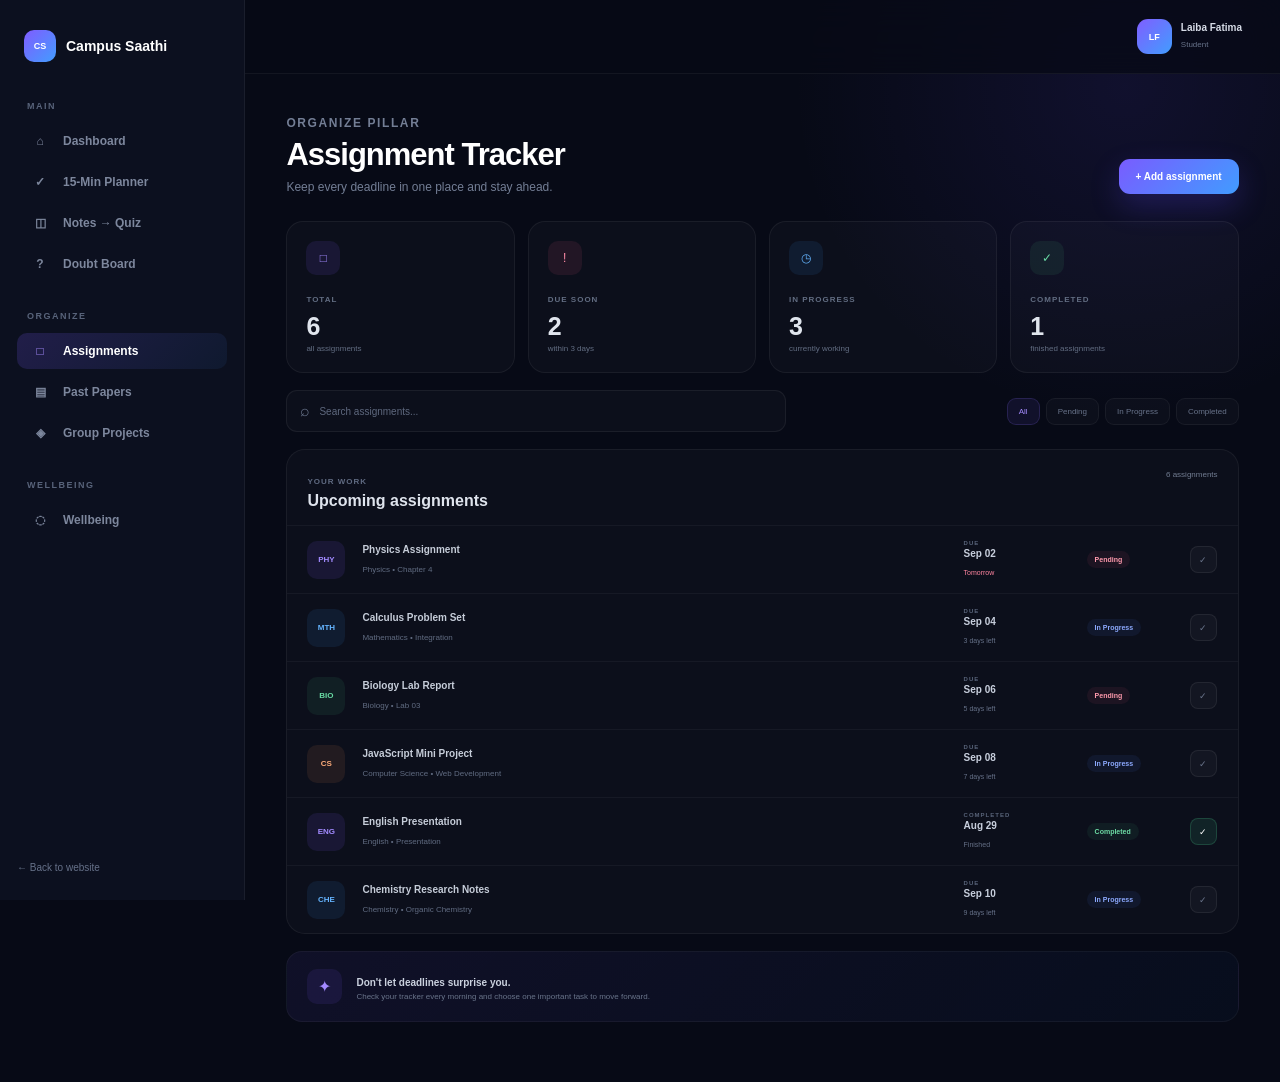
==== assignments.html @ 6f7850b9 "upload campus saathi files" ====
<!DOCTYPE html>
<html lang="en">
<head>
    <meta charset="UTF-8">
    <meta name="viewport" content="width=device-width, initial-scale=1.0">

    <title>Assignment Tracker | Campus Saathi</title>

    <link rel="stylesheet" href="css/assignments.css">
</head>

<body>

    <!-- SIDEBAR -->
    <aside class="sidebar">
<button class="mobile-close-btn" id="mobileCloseBtn">
    ×
</button>
        <a href="index.html" class="sidebar-logo">
            <span>CS</span>
            Campus Saathi
        </a>

        <nav class="sidebar-nav">

            <p class="nav-title">MAIN</p>

            <a href="dashboard.html" class="nav-link">
                <span>⌂</span>
                Dashboard
            </a>

            <a href="planner.html" class="nav-link">
                <span>✓</span>
                15-Min Planner
            </a>

            <a href="quiz.html" class="nav-link">
                <span>◫</span>
                Notes → Quiz
            </a>

            <a href="doubts.html" class="nav-link">
                <span>?</span>
                Doubt Board
            </a>

            <p class="nav-title second-title">ORGANIZE</p>

            <a href="assignments.html" class="nav-link active">
                <span>□</span>
                Assignments
            </a>

            <a href="past-papers.html" class="nav-link">
                <span>▤</span>
                Past Papers
            </a>

            <a href="projects.html" class="nav-link">
                <span>◈</span>
                Group Projects
            </a>

            <p class="nav-title second-title">WELLBEING</p>

            <a href="wellbeing.html" class="nav-link">
                <span>◌</span>
                Wellbeing
            </a>

        </nav>

        <div class="sidebar-bottom">

            <a href="index.html" class="back-home">
                ← Back to website
            </a>

        </div>

    </aside>


    <!-- MAIN -->
    <main class="app-main">

        <header class="topbar">
<button class="mobile-menu-btn" id="mobileMenuBtn">
    ☰
</button>
            <div class="mobile-brand">
                Campus<span>Saathi</span>
            </div>

            <div class="user-profile">

                <div class="avatar">
                    LF
                </div>

                <div>
                    <strong>Laiba Fatima</strong>
                    <small>Student</small>
                </div>

            </div>

        </header>


        <section class="assignment-content">

            <!-- PAGE HEADER -->
            <div class="page-header">

                <div>

                    <p class="eyebrow">
                        ORGANIZE PILLAR
                    </p>

                    <h1>
                        Assignment Tracker
                    </h1>

                    <p>
                        Keep every deadline in one place and stay ahead.
                    </p>

                </div>

                <button class="add-assignment-btn" id="openAssignmentModal">
                    + Add assignment
                </button>

            </div>


            <!-- SUMMARY -->
            <div class="summary-grid">

                <div class="summary-card">
                    <span class="summary-icon purple">□</span>

                    <small>TOTAL</small>

                    <strong id="totalAssignments">6</strong>

                    <p>all assignments</p>
                </div>


                <div class="summary-card">
                    <span class="summary-icon red">!</span>

                    <small>DUE SOON</small>

                    <strong id="dueSoon">2</strong>

                    <p>within 3 days</p>
                </div>


                <div class="summary-card">
                    <span class="summary-icon blue">◷</span>

                    <small>IN PROGRESS</small>

                    <strong id="inProgress">3</strong>

                    <p>currently working</p>
                </div>


                <div class="summary-card">
                    <span class="summary-icon green">✓</span>

                    <small>COMPLETED</small>

                    <strong id="completedCount">1</strong>

                    <p>finished assignments</p>
                </div>

            </div>


            <!-- TOOLBAR -->
            <div class="toolbar">

                <div class="search-box">

                    <span>⌕</span>

                    <input
                        type="text"
                        id="searchAssignments"
                        placeholder="Search assignments..."
                    >

                </div>


                <div class="filter-buttons">

                    <button class="filter-btn active" data-filter="all">
                        All
                    </button>

                    <button class="filter-btn" data-filter="pending">
                        Pending
                    </button>

                    <button class="filter-btn" data-filter="progress">
                        In Progress
                    </button>

                    <button class="filter-btn" data-filter="completed">
                        Completed
                    </button>

                </div>

            </div>


            <!-- ASSIGNMENT LIST -->
            <div class="assignment-panel">

                <div class="panel-heading">

                    <div>

                        <small>YOUR WORK</small>

                        <h2>
                            Upcoming assignments
                        </h2>

                    </div>

                    <span id="assignmentCount">
                        6 assignments
                    </span>

                </div>


                <div id="assignmentList">


                    <!-- ASSIGNMENT 1 -->
                    <article
                        class="assignment-card"
                        data-status="pending"
                    >

                        <div class="subject-icon purple">
                            PHY
                        </div>


                        <div class="assignment-info">

                            <strong>
                                Physics Assignment
                            </strong>

                            <span>
                                Physics • Chapter 4
                            </span>

                        </div>


                        <div class="deadline">

                            <small>
                                DUE
                            </small>

                            <strong>
                                Sep 02
                            </strong>

                            <span class="urgent">
                                Tomorrow
                            </span>

                        </div>


                        <span class="status pending">
                            Pending
                        </span>


                        <button class="complete-btn" title="Mark complete">
                            ✓
                        </button>

                    </article>



                    <!-- ASSIGNMENT 2 -->
                    <article
                        class="assignment-card"
                        data-status="progress"
                    >

                        <div class="subject-icon blue">
                            MTH
                        </div>


                        <div class="assignment-info">

                            <strong>
                                Calculus Problem Set
                            </strong>

                            <span>
                                Mathematics • Integration
                            </span>

                        </div>


                        <div class="deadline">

                            <small>
                                DUE
                            </small>

                            <strong>
                                Sep 04
                            </strong>

                            <span>
                                3 days left
                            </span>

                        </div>


                        <span class="status progress">
                            In Progress
                        </span>


                        <button class="complete-btn" title="Mark complete">
                            ✓
                        </button>

                    </article>



                    <!-- ASSIGNMENT 3 -->
                    <article
                        class="assignment-card"
                        data-status="pending"
                    >

                        <div class="subject-icon green">
                            BIO
                        </div>


                        <div class="assignment-info">

                            <strong>
                                Biology Lab Report
                            </strong>

                            <span>
                                Biology • Lab 03
                            </span>

                        </div>


                        <div class="deadline">

                            <small>
                                DUE
                            </small>

                            <strong>
                                Sep 06
                            </strong>

                            <span>
                                5 days left
                            </span>

                        </div>


                        <span class="status pending">
                            Pending
                        </span>


                        <button class="complete-btn" title="Mark complete">
                            ✓
                        </button>

                    </article>



                    <!-- ASSIGNMENT 4 -->
                    <article
                        class="assignment-card"
                        data-status="progress"
                    >

                        <div class="subject-icon orange">
                            CS
                        </div>


                        <div class="assignment-info">

                            <strong>
                                JavaScript Mini Project
                            </strong>

                            <span>
                                Computer Science • Web Development
                            </span>

                        </div>


                        <div class="deadline">

                            <small>
                                DUE
                            </small>

                            <strong>
                                Sep 08
                            </strong>

                            <span>
                                7 days left
                            </span>

                        </div>


                        <span class="status progress">
                            In Progress
                        </span>


                        <button class="complete-btn" title="Mark complete">
                            ✓
                        </button>

                    </article>



                    <!-- ASSIGNMENT 5 -->
                    <article
                        class="assignment-card"
                        data-status="completed"
                    >

                        <div class="subject-icon purple">
                            ENG
                        </div>


                        <div class="assignment-info">

                            <strong>
                                English Presentation
                            </strong>

                            <span>
                                English • Presentation
                            </span>

                        </div>


                        <div class="deadline">

                            <small>
                                COMPLETED
                            </small>

                            <strong>
                                Aug 29
                            </strong>

                            <span>
                                Finished
                            </span>

                        </div>


                        <span class="status completed">
                            Completed
                        </span>


                        <button class="complete-btn checked">
                            ✓
                        </button>

                    </article>



                    <!-- ASSIGNMENT 6 -->
                    <article
                        class="assignment-card"
                        data-status="progress"
                    >

                        <div class="subject-icon blue">
                            CHE
                        </div>


                        <div class="assignment-info">

                            <strong>
                                Chemistry Research Notes
                            </strong>

                            <span>
                                Chemistry • Organic Chemistry
                            </span>

                        </div>


                        <div class="deadline">

                            <small>
                                DUE
                            </small>

                            <strong>
                                Sep 10
                            </strong>

                            <span>
                                9 days left
                            </span>

                        </div>


                        <span class="status progress">
                            In Progress
                        </span>


                        <button class="complete-btn">
                            ✓
                        </button>

                    </article>

                </div>

            </div>


            <!-- TIP -->
            <div class="assignment-tip">

                <span>✦</span>

                <div>

                    <strong>
                        Don't let deadlines surprise you.
                    </strong>

                    <p>
                        Check your tracker every morning and choose
                        one important task to move forward.
                    </p>

                </div>

            </div>

        </section>

    </main>


    <!-- MODAL -->
    <div class="modal-overlay" id="assignmentModal">

        <div class="modal">

            <button
                class="close-modal"
                id="closeAssignmentModal"
            >
                ×
            </button>


            <div class="modal-icon">
                +
            </div>

            <p class="modal-label">
                NEW ASSIGNMENT
            </p>

            <h2>
                Add a new deadline
            </h2>

            <p class="modal-text">
                Keep it simple. You can edit the details later.
            </p>


            <form id="assignmentForm">

                <label for="assignmentTitle">
                    Assignment name
                </label>

                <input
                    type="text"
                    id="assignmentTitle"
                    placeholder="e.g. Biology Lab Report"
                    required
                >


                <label for="assignmentSubject">
                    Subject
                </label>

                <select id="assignmentSubject">

                    <option>
                        Mathematics
                    </option>

                    <option>
                        Biology
                    </option>

                    <option>
                        Physics
                    </option>

                    <option>
                        Chemistry
                    </option>

                    <option>
                        Computer Science
                    </option>

                    <option>
                        English
                    </option>

                    <option>
                        Other
                    </option>

                </select>


                <label for="assignmentDate">
                    Deadline
                </label>

                <input
                    type="date"
                    id="assignmentDate"
                    required
                >


                <button
                    type="submit"
                    class="submit-assignment"
                >
                    Add Assignment
                </button>

            </form>

        </div>

    </div>


    <script src="js/script.js"></script>
<script src="js/assignments.js"></script>

</body>
</html>
---- css/assignments.css ----
* {
    margin: 0;
    padding: 0;
    box-sizing: border-box;
}

body {
    font-family: Arial, Helvetica, sans-serif;
    background: #070a16;
    color: #ffffff;
}

button,
input,
select {
    font-family: inherit;
}

button {
    cursor: pointer;
}

a {
    color: inherit;
    text-decoration: none;
}


/* SIDEBAR */

.sidebar {
    position: fixed;
    top: 0;
    left: 0;

    width: 245px;
    height: 100vh;

    padding: 25px 17px;

    background: #0c101f;

    border-right: 1px solid rgba(255,255,255,.06);

    z-index: 100;
}

.sidebar-logo {
    display: flex;
    align-items: center;
    gap: 10px;

    padding: 5px 7px 25px;

    font-size: 14px;
    font-weight: 800;
}

.sidebar-logo span {
    width: 32px;
    height: 32px;

    display: grid;
    place-items: center;

    border-radius: 10px;

    background: linear-gradient(135deg,#805cff,#429dff);

    font-size: 9px;
}

.sidebar-nav {
    display: flex;
    flex-direction: column;
    gap: 5px;
}

.nav-title {
    margin: 14px 10px 7px;

    color: #58637a;

    font-size: 9px;
    font-weight: 800;

    letter-spacing: 1.5px;
}

.second-title {
    margin-top: 24px;
}

.nav-link {
    display: flex;
    align-items: center;
    gap: 12px;

    padding: 11px 12px;

    border-radius: 10px;

    color: #7d879d;

    font-size: 12px;
    font-weight: 600;

    transition: .3s;
}

.nav-link span {
    width: 22px;
    text-align: center;
}

.nav-link:hover {
    color: #ffffff;
    background: rgba(255,255,255,.04);
}

.nav-link.active {
    color: #ffffff;

    background:
        linear-gradient(
            135deg,
            rgba(124,89,255,.19),
            rgba(56,148,255,.07)
        );
}

.nav-link.active span {
    color: #a68cff;
}

.sidebar-bottom {
    position: absolute;
    left: 17px;
    right: 17px;
    bottom: 25px;
}

.back-home {
    color: #667189;
    font-size: 10px;
}


/* MAIN */

.app-main {
    min-height: 100vh;

    margin-left: 245px;

    background:
        radial-gradient(
            circle at 85% 8%,
            rgba(103,74,255,.10),
            transparent 25%
        );
}


/* TOPBAR */

.topbar {
    height: 74px;

    display: flex;
    align-items: center;
    justify-content: flex-end;

    padding: 0 38px;

    background: rgba(7,10,22,.75);

    border-bottom:
        1px solid rgba(255,255,255,.05);

    backdrop-filter: blur(18px);
}

.mobile-brand {
    display: none;
}

.user-profile {
    display: flex;
    align-items: center;
    gap: 9px;
}

.avatar {
    width: 35px;
    height: 35px;

    display: grid;
    place-items: center;

    border-radius: 11px;

    background: linear-gradient(135deg,#805eff,#419dff);

    font-size: 9px;
    font-weight: 800;
}

.user-profile strong {
    display: block;

    color: #d7dce7;

    font-size: 10px;
}

.user-profile small {
    color: #68738a;

    font-size: 8px;
}


/* CONTENT */

.assignment-content {
    width: min(1150px,92%);

    margin: auto;

    padding: 42px 0 60px;
}


/* PAGE HEADER */

.page-header {
    display: flex;
    align-items: flex-end;
    justify-content: space-between;

    gap: 20px;

    margin-bottom: 27px;
}

.eyebrow {
    color: #8068ff;

    font-size: 9px;
    font-weight: 800;

    letter-spacing: 1.6px;

    margin-bottom: 7px;
}

.page-header h1 {
    font-size: 31px;

    letter-spacing: -1px;

    margin-bottom: 7px;
}

.page-header p {
    color: #737e95;

    font-size: 12px;
}

.add-assignment-btn {
    padding: 12px 17px;

    border: none;

    border-radius: 11px;

    color: white;

    background:
        linear-gradient(
            135deg,
            #795cff,
            #419cff
        );

    font-size: 10px;
    font-weight: 700;

    box-shadow:
        0 12px 30px rgba(95,75,255,.23);

    transition: .3s;
}

.add-assignment-btn:hover {
    transform: translateY(-3px);
}


/* SUMMARY */

.summary-grid {
    display: grid;

    grid-template-columns:
        repeat(4,1fr);

    gap: 13px;

    margin-bottom: 17px;
}

.summary-card {
    position: relative;

    min-height: 145px;

    padding: 19px;

    border-radius: 17px;

    background:
        rgba(255,255,255,.025);

    border:
        1px solid rgba(255,255,255,.055);

    transition: .3s;
}

.summary-card:hover {
    transform: translateY(-4px);

    border-color:
        rgba(137,110,255,.18);
}

.summary-icon {
    width: 34px;
    height: 34px;

    display: grid;
    place-items: center;

    margin-bottom: 13px;

    border-radius: 10px;

    font-size: 12px;
}

.summary-icon.purple,
.subject-icon.purple {
    color: #a28bff;
    background: rgba(126,91,255,.11);
}

.summary-icon.red {
    color: #ff8da8;
    background: rgba(255,91,130,.09);
}

.summary-icon.blue,
.subject-icon.blue {
    color: #65b5ff;
    background: rgba(58,154,255,.09);
}

.summary-icon.green,
.subject-icon.green {
    color: #69dca5;
    background: rgba(74,211,145,.08);
}

.subject-icon.orange {
    color: #ffad7b;
    background: rgba(255,145,83,.09);
}

.summary-card > small {
    color: #626d82;

    font-size: 8px;

    font-weight: 700;

    letter-spacing: 1px;
}

.summary-card > strong {
    display: block;

    color: #e0e5ed;

    font-size: 25px;

    margin-top: 6px;
}

.summary-card > p {
    color: #626d82;

    font-size: 8px;

    margin-top: 3px;
}


/* TOOLBAR */

.toolbar {
    display: flex;

    align-items: center;

    justify-content: space-between;

    gap: 15px;

    margin-bottom: 17px;
}

.search-box {
    display: flex;

    align-items: center;

    gap: 9px;

    flex: 1;

    max-width: 500px;

    padding: 11px 13px;

    border-radius: 11px;

    background:
        rgba(255,255,255,.025);

    border:
        1px solid rgba(255,255,255,.06);
}

.search-box span {
    color: #68738a;
}

.search-box input {
    width: 100%;

    border: none;

    outline: none;

    color: #dce1eb;

    background: transparent;

    font-size: 10px;
}

.search-box input::placeholder {
    color: #5e687e;
}

.filter-buttons {
    display: flex;

    gap: 6px;
}

.filter-btn {
    padding: 8px 11px;

    border-radius: 9px;

    border:
        1px solid rgba(255,255,255,.05);

    color: #68738a;

    background:
        rgba(255,255,255,.025);

    font-size: 8px;

    transition: .3s;
}

.filter-btn.active {
    color: #a58cff;

    background:
        rgba(126,91,255,.09);

    border-color:
        rgba(139,111,255,.18);
}


/* PANEL */

.assignment-panel {
    overflow: hidden;

    border-radius: 19px;

    background:
        rgba(255,255,255,.025);

    border:
        1px solid rgba(255,255,255,.055);

    margin-bottom: 17px;
}

.panel-heading {
    display: flex;

    align-items: flex-start;

    justify-content: space-between;

    gap: 15px;

    padding:
        20px 20px 15px;
}

.panel-heading small {
    color: #606b82;

    font-size: 8px;

    font-weight: 700;

    letter-spacing: 1px;
}

.panel-heading h2 {
    color: #dfe4ed;

    font-size: 16px;

    margin-top: 4px;
}

.panel-heading > span {
    color: #727d92;

    font-size: 8px;
}


/* ASSIGNMENT CARD */

.assignment-card {
    display: grid;

    grid-template-columns:
        42px 1fr 110px 90px 28px;

    align-items: center;

    gap: 13px;

    padding: 14px 20px;

    border-top:
        1px solid rgba(255,255,255,.045);

    transition: .3s;
}

.assignment-card:hover {
    background:
        rgba(126,91,255,.025);
}

.subject-icon {
    width: 38px;
    height: 38px;

    display: grid;

    place-items: center;

    border-radius: 10px;

    font-size: 8px;

    font-weight: 800;
}

.assignment-info strong {
    display: block;

    color: #c6cdd9;

    font-size: 10px;

    margin-bottom: 3px;
}

.assignment-info span {
    color: #616c82;

    font-size: 8px;
}

.deadline small {
    display: block;

    color: #59647a;

    font-size: 6px;

    font-weight: 700;

    letter-spacing: 1px;
}

.deadline strong {
    display: block;

    color: #c8cfdd;

    font-size: 10px;

    margin: 2px 0;
}

.deadline span {
    color: #657087;

    font-size: 7px;
}

.deadline .urgent {
    color: #ff849f;
}

.status {
    width: fit-content;

    padding: 5px 8px;

    border-radius: 20px;

    font-size: 7px;

    font-weight: 700;
}

.status.pending {
    color: #ff9aad;

    background:
        rgba(255,91,130,.07);
}

.status.progress {
    color: #8daaff;

    background:
        rgba(75,133,255,.08);
}

.status.completed {
    color: #6ddca5;

    background:
        rgba(74,211,145,.07);
}

.complete-btn {
    width: 27px;
    height: 27px;

    display: grid;
    place-items: center;

    border-radius: 8px;

    border:
        1px solid rgba(255,255,255,.07);

    background:
        rgba(255,255,255,.03);

    color: #68738a;

    font-size: 9px;

    transition: .3s;
}

.complete-btn:hover,
.complete-btn.checked {
    color: #ffffff;

    border-color:
        rgba(74,211,145,.20);

    background:
        rgba(74,211,145,.10);
}


/* TIP */

.assignment-tip {
    display: flex;

    align-items: center;

    gap: 14px;

    padding: 17px 20px;

    border-radius: 16px;

    background:
        linear-gradient(
            135deg,
            rgba(124,91,255,.08),
            rgba(44,143,255,.03)
        );

    border:
        1px solid rgba(255,255,255,.045);
}

.assignment-tip > span {
    width: 35px;
    height: 35px;

    display: grid;
    place-items: center;

    flex-shrink: 0;

    border-radius: 10px;

    color: #a48aff;

    background:
        rgba(126,91,255,.10);
}

.assignment-tip strong {
    color: #cbd2df;

    font-size: 10px;
}

.assignment-tip p {
    color: #69748a;

    font-size: 8px;

    margin-top: 2px;
}


/* MODAL */

.modal-overlay {
    position: fixed;

    inset: 0;

    z-index: 1000;

    display: none;

    align-items: center;

    justify-content: center;

    padding: 20px;

    background:
        rgba(3,5,12,.72);

    backdrop-filter: blur(10px);
}

.modal-overlay.show {
    display: flex;

    animation: fadeIn .2s ease;
}

.modal {
    position: relative;

    width: min(470px,100%);

    padding: 27px;

    border-radius: 20px;

    background: #10152a;

    border:
        1px solid rgba(255,255,255,.08);

    box-shadow:
        0 30px 80px rgba(0,0,0,.45);

    animation: modalUp .25s ease;
}

.close-modal {
    position: absolute;

    top: 15px;
    right: 17px;

    width: 27px;
    height: 27px;

    border: none;

    border-radius: 8px;

    color: #7d879c;

    background:
        rgba(255,255,255,.04);

    font-size: 18px;
}

.modal-icon {
    width: 42px;
    height: 42px;

    display: grid;

    place-items: center;

    border-radius: 12px;

    color: #a791ff;

    background:
        rgba(126,91,255,.10);

    font-size: 18px;
}

.modal-label {
    color: #7c68cf;

    font-size: 8px;

    font-weight: 800;

    letter-spacing: 1.3px;

    margin-top: 17px;
}

.modal h2 {
    color: #e1e6ef;

    font-size: 23px;

    margin-top: 6px;
}

.modal-text {
    color: #717c92;

    font-size: 9px;

    margin: 6px 0 20px;
}

#assignmentForm {
    display: grid;

    gap: 9px;
}

#assignmentForm label {
    color: #777f93;

    font-size: 8px;

    margin-top: 5px;
}

#assignmentForm input,
#assignmentForm select {
    width: 100%;

    padding: 12px;

    outline: none;

    border-radius: 10px;

    border:
        1px solid rgba(255,255,255,.07);

    color: #dbe0ea;

    background:
        rgba(255,255,255,.035);

    font-size: 10px;
}

#assignmentForm input::placeholder {
    color: #59637a;
}

#assignmentForm input:focus,
#assignmentForm select:focus {
    border-color:
        rgba(132,103,255,.38);
}

#assignmentForm select option {
    background: #11162a;
}

.submit-assignment {
    margin-top: 10px;

    padding: 12px;

    border: none;

    border-radius: 10px;

    color: white;

    background:
        linear-gradient(
            135deg,
            #795cff,
            #419cff
        );

    font-size: 10px;

    font-weight: 700;
}


/* ANIMATION */

@keyframes fadeIn {
    from { opacity: 0; }
    to { opacity: 1; }
}

@keyframes modalUp {
    from {
        opacity: 0;
        transform: translateY(15px) scale(.97);
    }

    to {
        opacity: 1;
        transform: translateY(0) scale(1);
    }
}


/* RESPONSIVE */

@media (max-width: 1000px) {

    .summary-grid {
        grid-template-columns:
            repeat(2,1fr);
    }

    .assignment-card {
        grid-template-columns:
            42px 1fr 95px 80px 28px;
    }

}


@media (max-width: 850px) {

    .sidebar {
        width: 72px;

        padding: 18px 10px;
    }

    .sidebar-logo {
        justify-content: center;

        font-size: 0;
    }

    .sidebar-logo span {
        width: 36px;
        height: 36px;
    }

    .nav-title {
        text-align: center;
        font-size: 7px;
    }

    .nav-link {
        justify-content: center;

        padding: 11px 6px;

        font-size: 0;
    }

    .nav-link span {
        width: auto;
    }

    .sidebar-bottom {
        left: 10px;
        right: 10px;
    }

    .back-home {
        text-align: center;
        font-size: 0;
    }

    .app-main {
        margin-left: 72px;
    }

    .mobile-brand {
        display: block;

        margin-right: auto;

        color: white;

        font-size: 15px;

        font-weight: 800;
    }

    .mobile-brand span {
        color: #967cff;
    }

}


@media (max-width: 650px) {

    .assignment-content {
        width: 92%;

        padding-top: 30px;
    }

    .page-header {
        align-items: flex-start;

        flex-direction: column;
    }

    .page-header h1 {
        font-size: 27px;
    }

    .toolbar {
        flex-direction: column;

        align-items: stretch;
    }

    .search-box {
        max-width: none;
    }

    .filter-buttons {
        overflow-x: auto;
    }

    .assignment-card {
        grid-template-columns:
            38px 1fr 28px;

        gap: 9px;
    }

    .deadline,
    .status {
        display: none;
    }

    .user-profile > div:last-child {
        display: none;
    }

}


@media (max-width: 430px) {

    .sidebar {
        width: 60px;
    }

    .app-main {
        margin-left: 60px;
    }

    .assignment-content {
        width: 94%;
    }

    .summary-grid {
        grid-template-columns: 1fr;
    }

}
/* =====================================================
   CAMPUS SAATHI — MOBILE MENU
===================================================== */

.mobile-menu-btn {
    display: none;

    width: 36px;
    height: 36px;

    align-items: center;
    justify-content: center;

    padding: 0;

    border: 1px solid rgba(255,255,255,0.08);

    border-radius: 10px;

    color: #aeb6c8;

    background:
        rgba(255,255,255,0.04);

    font-size: 17px;

    line-height: 1;

    cursor: pointer;
}


.mobile-close-btn {
    display: none;

    position: absolute;

    top: 18px;
    right: 15px;

    width: 30px;
    height: 30px;

    padding: 0;

    border: none;

    border-radius: 8px;

    color: #929bb0;

    background:
        rgba(255,255,255,0.05);

    font-size: 19px;

    line-height: 1;

    cursor: pointer;

    z-index: 30;
}


@media (max-width: 850px) {

    /* =========================
       MOBILE MENU BUTTON
    ========================== */

    .mobile-menu-btn {
        display: flex;

        flex-shrink: 0;
    }


    /* =========================
       SIDEBAR
    ========================== */

    .sidebar {
        width: 245px;

        height: 100vh;

        transform:
            translateX(-100%);

        transition:
            transform 0.32s ease;

        box-shadow:
            20px 0 55px rgba(0,0,0,0.35);

        z-index: 1000;
    }


    .sidebar.mobile-open {
        transform:
            translateX(0);
    }


    /* =========================
       SIDEBAR CLOSE BUTTON
    ========================== */

    .mobile-close-btn {
        display: flex;

        align-items: center;
        justify-content: center;
    }


    /* =========================
       SIDEBAR CONTENT
    ========================== */

    .sidebar-logo {
        justify-content: flex-start;

        font-size: 14px;
    }


    .nav-title {
        text-align: left;

        font-size: 9px;
    }


    .nav-link {
        justify-content: flex-start;

        padding:
            11px 12px;

        font-size: 12px;
    }


    .nav-link span {
        width: 22px;
    }


    .sidebar-bottom {
        left: 17px;
        right: 17px;
    }


    .back-home {
        text-align: left;

        font-size: 10px;
    }


    /* =========================
       MAIN CONTENT
    ========================== */

    .app-main {
        margin-left: 0;
    }


    /* =========================
       TOPBAR
    ========================== */

    .topbar {
        justify-content: flex-start;

        gap: 10px;

        padding:
            0 18px;
    }


    .mobile-brand {
        display: block;

        margin-right: auto;

        color: #ffffff;

        font-size: 15px;

        font-weight: 800;
    }


    .mobile-brand span {
        color: #967cff;
    }


    /* =========================
       DARK OVERLAY
    ========================== */

    .sidebar.mobile-open::after {
        content: "";

        position: fixed;

        top: 0;
        left: 245px;
        right: -100vw;
        bottom: 0;

        background:
            rgba(0,0,0,0.48);

        backdrop-filter:
            blur(2px);

        z-index: -1;
    }

}


/* =====================================================
   SMALL MOBILE
===================================================== */

@media (max-width: 430px) {

    .sidebar {
        width: 235px;
    }


    .sidebar.mobile-open::after {
        left: 235px;
    }


    .topbar {
        padding:
            0 14px;
    }


    .mobile-menu-btn {
        width: 34px;
        height: 34px;

        font-size: 16px;
    }


    .mobile-brand {
        font-size: 14px;
    }

}
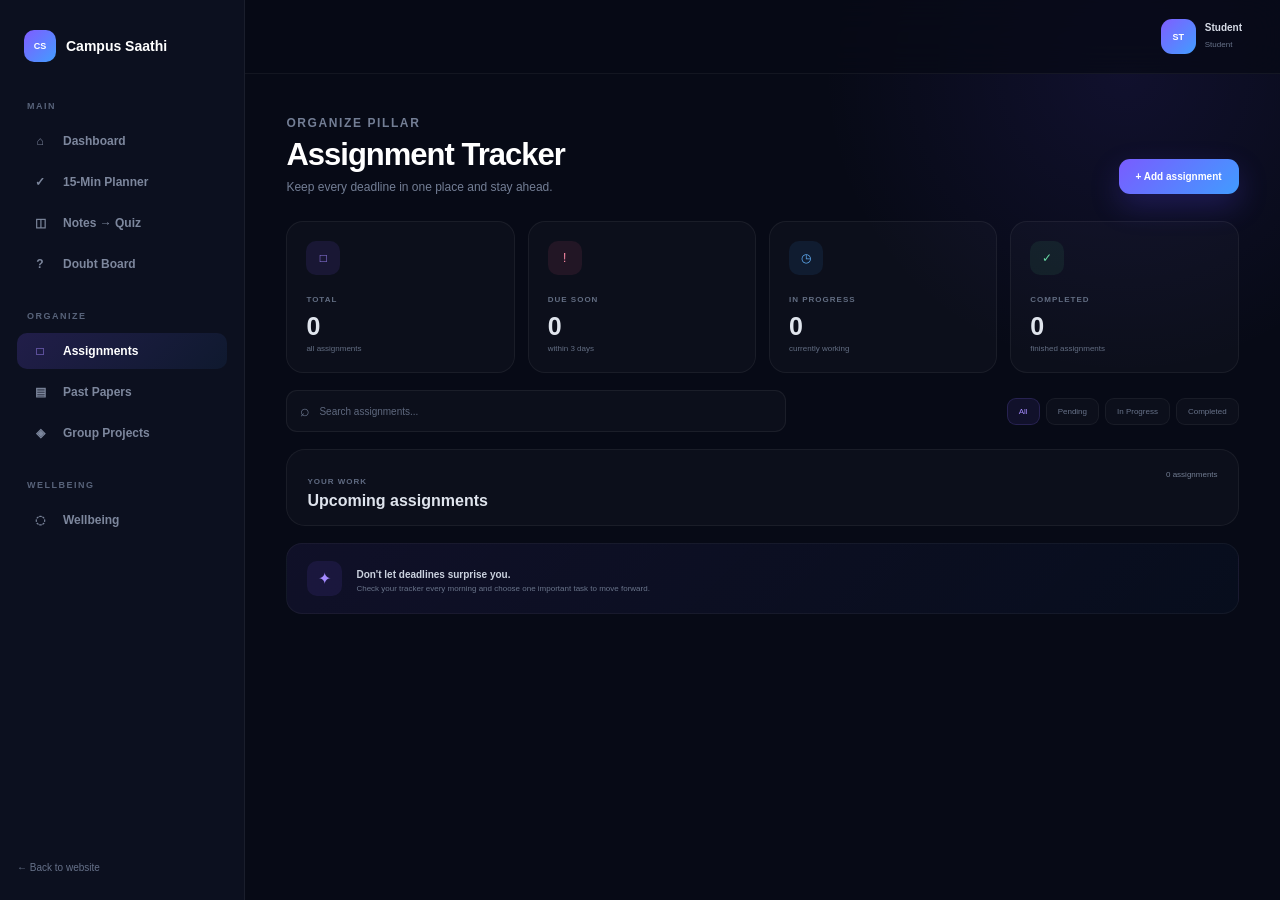
==== commit cdd791c9: "Refactor assignments.html structure and content" ====
--- a/assignments.html
+++ b/assignments.html
@@ -13,9 +13,11 @@
 
     <!-- SIDEBAR -->
     <aside class="sidebar">
-<button class="mobile-close-btn" id="mobileCloseBtn">
-    ×
-</button>
+
+        <button class="mobile-close-btn" id="mobileCloseBtn">
+            ×
+        </button>
+
         <a href="index.html" class="sidebar-logo">
             <span>CS</span>
             Campus Saathi
@@ -86,21 +88,27 @@
     <main class="app-main">
 
         <header class="topbar">
-<button class="mobile-menu-btn" id="mobileMenuBtn">
-    ☰
-</button>
+
+            <button class="mobile-menu-btn" id="mobileMenuBtn">
+                ☰
+            </button>
+
             <div class="mobile-brand">
                 Campus<span>Saathi</span>
             </div>
 
+            <!-- DYNAMIC USER PROFILE -->
             <div class="user-profile">
 
-                <div class="avatar">
-                    LF
+                <div class="avatar" id="userAvatar">
+                    ST
                 </div>
 
                 <div>
-                    <strong>Laiba Fatima</strong>
+                    <strong id="userProfileName">
+                        Student
+                    </strong>
+
                     <small>Student</small>
                 </div>
 
@@ -130,7 +138,10 @@
 
                 </div>
 
-                <button class="add-assignment-btn" id="openAssignmentModal">
+                <button
+                    class="add-assignment-btn"
+                    id="openAssignmentModal"
+                >
                     + Add assignment
                 </button>
 
@@ -141,46 +152,78 @@
             <div class="summary-grid">
 
                 <div class="summary-card">
-                    <span class="summary-icon purple">□</span>
+
+                    <span class="summary-icon purple">
+                        □
+                    </span>
 
                     <small>TOTAL</small>
 
-                    <strong id="totalAssignments">6</strong>
-
-                    <p>all assignments</p>
+                    <strong id="totalAssignments">
+                        6
+                    </strong>
+
+                    <p>
+                        all assignments
+                    </p>
+
                 </div>
 
 
                 <div class="summary-card">
-                    <span class="summary-icon red">!</span>
+
+                    <span class="summary-icon red">
+                        !
+                    </span>
 
                     <small>DUE SOON</small>
 
-                    <strong id="dueSoon">2</strong>
-
-                    <p>within 3 days</p>
+                    <strong id="dueSoon">
+                        2
+                    </strong>
+
+                    <p>
+                        within 3 days
+                    </p>
+
                 </div>
 
 
                 <div class="summary-card">
-                    <span class="summary-icon blue">◷</span>
+
+                    <span class="summary-icon blue">
+                        ◷
+                    </span>
 
                     <small>IN PROGRESS</small>
 
-                    <strong id="inProgress">3</strong>
-
-                    <p>currently working</p>
+                    <strong id="inProgress">
+                        3
+                    </strong>
+
+                    <p>
+                        currently working
+                    </p>
+
                 </div>
 
 
                 <div class="summary-card">
-                    <span class="summary-icon green">✓</span>
+
+                    <span class="summary-icon green">
+                        ✓
+                    </span>
 
                     <small>COMPLETED</small>
 
-                    <strong id="completedCount">1</strong>
-
-                    <p>finished assignments</p>
+                    <strong id="completedCount">
+                        1
+                    </strong>
+
+                    <p>
+                        finished assignments
+                    </p>
+
                 </div>
 
             </div>
@@ -204,19 +247,31 @@
 
                 <div class="filter-buttons">
 
-                    <button class="filter-btn active" data-filter="all">
+                    <button
+                        class="filter-btn active"
+                        data-filter="all"
+                    >
                         All
                     </button>
 
-                    <button class="filter-btn" data-filter="pending">
+                    <button
+                        class="filter-btn"
+                        data-filter="pending"
+                    >
                         Pending
                     </button>
 
-                    <button class="filter-btn" data-filter="progress">
+                    <button
+                        class="filter-btn"
+                        data-filter="progress"
+                    >
                         In Progress
                     </button>
 
-                    <button class="filter-btn" data-filter="completed">
+                    <button
+                        class="filter-btn"
+                        data-filter="completed"
+                    >
                         Completed
                     </button>
 
@@ -232,7 +287,9 @@
 
                     <div>
 
-                        <small>YOUR WORK</small>
+                        <small>
+                            YOUR WORK
+                        </small>
 
                         <h2>
                             Upcoming assignments
@@ -260,7 +317,6 @@
                             PHY
                         </div>
 
-
                         <div class="assignment-info">
 
                             <strong>
@@ -272,7 +328,6 @@
                             </span>
 
                         </div>
-
 
                         <div class="deadline">
 
@@ -290,18 +345,18 @@
 
                         </div>
 
-
                         <span class="status pending">
                             Pending
                         </span>
 
-
-                        <button class="complete-btn" title="Mark complete">
+                        <button
+                            class="complete-btn"
+                            title="Mark complete"
+                        >
                             ✓
                         </button>
 
                     </article>
-
 
 
                     <!-- ASSIGNMENT 2 -->
@@ -314,7 +369,6 @@
                             MTH
                         </div>
 
-
                         <div class="assignment-info">
 
                             <strong>
@@ -326,7 +380,6 @@
                             </span>
 
                         </div>
-
 
                         <div class="deadline">
 
@@ -344,18 +397,18 @@
 
                         </div>
 
-
                         <span class="status progress">
                             In Progress
                         </span>
 
-
-                        <button class="complete-btn" title="Mark complete">
+                        <button
+                            class="complete-btn"
+                            title="Mark complete"
+                        >
                             ✓
                         </button>
 
                     </article>
-
 
 
                     <!-- ASSIGNMENT 3 -->
@@ -368,7 +421,6 @@
                             BIO
                         </div>
 
-
                         <div class="assignment-info">
 
                             <strong>
@@ -380,7 +432,6 @@
                             </span>
 
                         </div>
-
 
                         <div class="deadline">
 
@@ -398,18 +449,18 @@
 
                         </div>
 
-
                         <span class="status pending">
                             Pending
                         </span>
 
-
-                        <button class="complete-btn" title="Mark complete">
+                        <button
+                            class="complete-btn"
+                            title="Mark complete"
+                        >
                             ✓
                         </button>
 
                     </article>
-
 
 
                     <!-- ASSIGNMENT 4 -->
@@ -422,7 +473,6 @@
                             CS
                         </div>
 
-
                         <div class="assignment-info">
 
                             <strong>
@@ -434,7 +484,6 @@
                             </span>
 
                         </div>
-
 
                         <div class="deadline">
 
@@ -452,18 +501,18 @@
 
                         </div>
 
-
                         <span class="status progress">
                             In Progress
                         </span>
 
-
-                        <button class="complete-btn" title="Mark complete">
+                        <button
+                            class="complete-btn"
+                            title="Mark complete"
+                        >
                             ✓
                         </button>
 
                     </article>
-
 
 
                     <!-- ASSIGNMENT 5 -->
@@ -476,7 +525,6 @@
                             ENG
                         </div>
 
-
                         <div class="assignment-info">
 
                             <strong>
@@ -488,7 +536,6 @@
                             </span>
 
                         </div>
-
 
                         <div class="deadline">
 
@@ -506,18 +553,17 @@
 
                         </div>
 
-
                         <span class="status completed">
                             Completed
                         </span>
 
-
-                        <button class="complete-btn checked">
+                        <button
+                            class="complete-btn checked"
+                        >
                             ✓
                         </button>
 
                     </article>
-
 
 
                     <!-- ASSIGNMENT 6 -->
@@ -530,7 +576,6 @@
                             CHE
                         </div>
 
-
                         <div class="assignment-info">
 
                             <strong>
@@ -542,7 +587,6 @@
                             </span>
 
                         </div>
-
 
                         <div class="deadline">
 
@@ -560,12 +604,10 @@
 
                         </div>
 
-
                         <span class="status progress">
                             In Progress
                         </span>
 
-
                         <button class="complete-btn">
                             ✓
                         </button>
@@ -580,7 +622,9 @@
             <!-- TIP -->
             <div class="assignment-tip">
 
-                <span>✦</span>
+                <span>
+                    ✦
+                </span>
 
                 <div>
 
@@ -603,7 +647,10 @@
 
 
     <!-- MODAL -->
-    <div class="modal-overlay" id="assignmentModal">
+    <div
+        class="modal-overlay"
+        id="assignmentModal"
+    >
 
         <div class="modal">
 
@@ -708,8 +755,9 @@
     </div>
 
 
+    <!-- JAVASCRIPT -->
     <script src="js/script.js"></script>
-<script src="js/assignments.js"></script>
+    <script src="js/assignments.js"></script>
 
 </body>
-</html>+</html>
